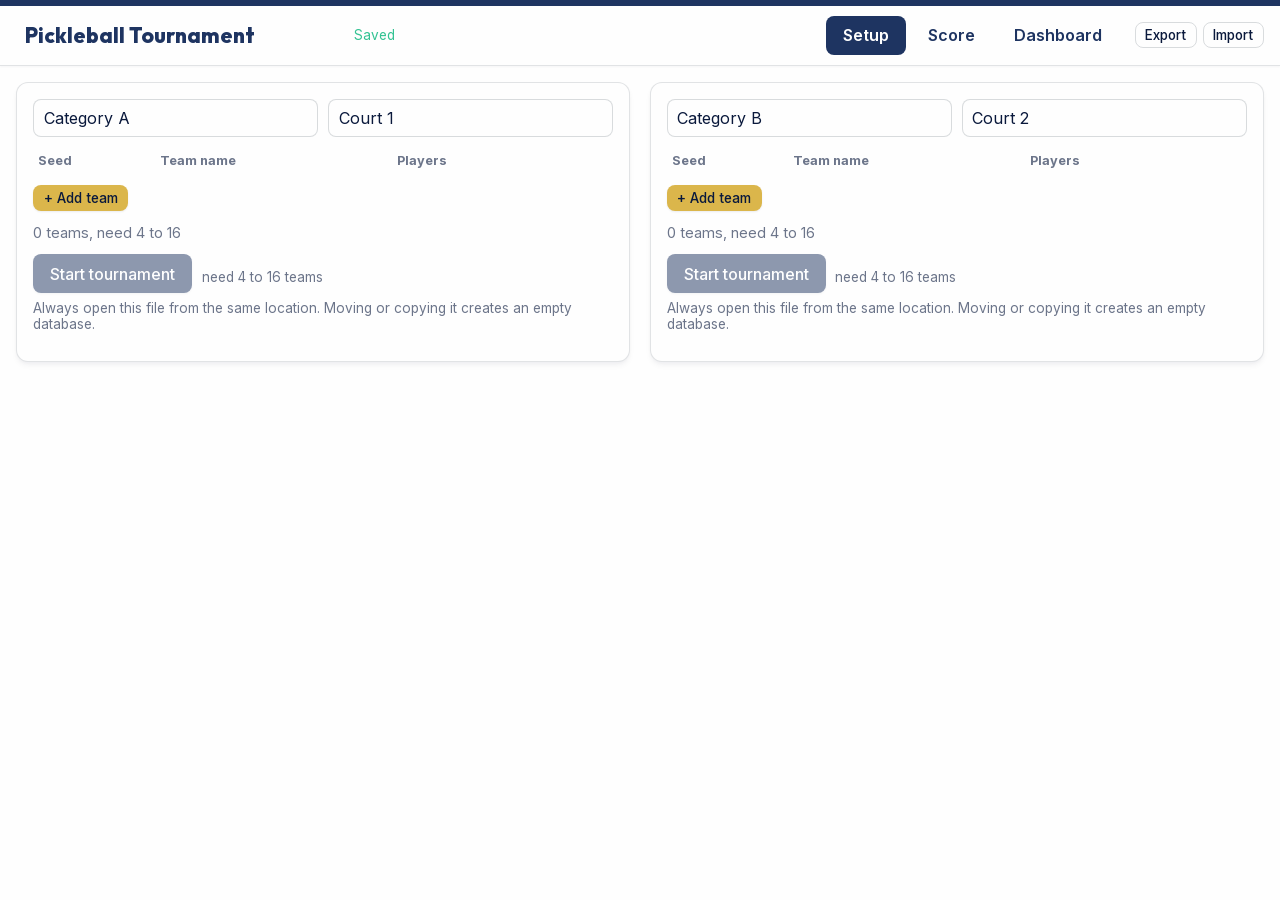
==== index.html @ 0c043e3a "Initial commit" ====
<!doctype html>
<html lang="en">
<head>
<meta charset="utf-8">
<meta name="viewport" content="width=device-width, initial-scale=1">
<title>Pickleball Tournament Tracker</title>
<style>
/* Inter and Outfit, embedded as base64 so the single-file app still makes
   zero network requests. These are the exact variable-font files the
   GEWCI Ministry Tools site (the app this tool is hosted under) self-hosts
   via next/font - same bytes, so typography matches the host site exactly. */

@font-face {
  font-family: 'Inter';
  font-style: normal;
  font-weight: 100 900;
  font-display: swap;
  src: url([data-uri]) format('woff2');
}

@font-face {
  font-family: 'Outfit';
  font-style: normal;
  font-weight: 100 900;
  font-display: swap;
  src: url([data-uri]) format('woff2');
}

:root {
  /* Palette matches the GEWCI Ministry Tools host site exactly (its
     globals.css @theme block) so this tool doesn't look like a foreign
     app once it's linked in as a ministry tool. Custom property *names*
     below are historical (from this app's original pickleball palette)
     but now carry the GEWCI values - keeps every downstream rule that
     already references them correct without a full rename. */
  --line-white: #FEFEFE;    /* was court-line white, now gewci-white */
  --graphite: #0A193C;      /* was paddle graphite, now gewci-dark */
  --court-blue: #1E3461;    /* was court blue, now gewci-navy (primary) */
  --kitchen-green: #10B981; /* was kitchen green, now gewci success */
  --ball-yellow: #DBB64B;   /* was ball yellow, now gewci-gold (secondary/accent) */
  --loss-red: #EF4444;      /* was loss red, now gewci error */

  --primary-light: #2b467d;
  --secondary-light: #e6c867;
  --warning: #F59E0B;
  --info: #3B82F6;
  --border-muted: #E5E7EB;

  --display-font: 'Outfit', 'Inter', system-ui, -apple-system, "Segoe UI", sans-serif;
  --body-font: 'Inter', system-ui, -apple-system, BlinkMacSystemFont, "Segoe UI", Roboto, sans-serif;

  --radius-card: 12px;
  --radius-button: 8px;
  --shadow-card: 0 4px 6px -1px rgba(10,25,60,0.05), 0 2px 4px -1px rgba(10,25,60,0.03);
  --shadow-card-hover: 0 10px 15px -3px rgba(10,25,60,0.08), 0 4px 6px -2px rgba(10,25,60,0.04);
}

* { box-sizing: border-box; }

/* Elements with explicit `display` rules below (flex columns, etc.) would
   otherwise beat the UA [hidden]{display:none} rule on specificity/source
   order, silently un-hiding anything JS sets .hidden = true on. */
[hidden] { display: none !important; }

html, body {
  margin: 0;
  padding: 0;
  background: var(--line-white);
  color: var(--graphite);
  font-family: var(--body-font);
}

body { min-height: 100vh; }

h1, h2, h3, h4 { font-family: var(--display-font); letter-spacing: 0.02em; margin: 0 0 0.5em; }

.tabular-nums { font-variant-numeric: tabular-nums; }

button {
  font-family: var(--body-font);
  font-weight: 500;
  cursor: pointer;
  border: 1px solid transparent;
  border-radius: var(--radius-button);
  padding: 0.55em 1em;
  font-size: 1rem;
  background: var(--court-blue);
  color: var(--line-white);
  box-shadow: 0 1px 2px rgba(10,25,60,0.08);
  transition: background-color 0.15s ease, opacity 0.15s ease, transform 0.1s ease;
}
button:hover:not(:disabled) { background: var(--primary-light); }
button:active:not(:disabled) { transform: scale(0.98); }
button:disabled { opacity: 0.5; cursor: not-allowed; }

:focus-visible {
  outline: 3px solid var(--ball-yellow);
  outline-offset: 2px;
}

input[type="text"], input[type="search"] {
  font-family: var(--body-font);
  font-size: 1rem;
  padding: 0.5em 0.6em;
  border: 1px solid rgba(179,185,190,0.5);
  border-radius: var(--radius-button);
  background: var(--line-white);
  color: var(--graphite);
  transition: border-color 0.15s ease;
}
input[type="text"]:focus, input[type="search"]:focus { border-color: var(--court-blue); }

.btn-secondary { background: var(--ball-yellow); color: var(--graphite); box-shadow: 0 1px 2px rgba(10,25,60,0.08); }
.btn-secondary:hover:not(:disabled) { background: var(--secondary-light); }
.btn-danger { background: var(--loss-red); color: #fff; }
.btn-danger:hover:not(:disabled) { opacity: 0.9; background: var(--loss-red); }
.btn-ghost { background: transparent; color: var(--graphite); border-color: rgba(179,185,190,0.5); box-shadow: none; }
.btn-ghost:hover:not(:disabled) { background: rgba(179,185,190,0.15); }
.btn-small { padding: 0.3em 0.7em; font-size: 0.85rem; }

/* ---------------------------------------------------------------- */
/* Top bar */

#topbar {
  position: sticky;
  top: 0;
  z-index: 30;
  background: var(--line-white);
  color: var(--graphite);
  border-bottom: 1px solid rgba(179,185,190,0.4);
  box-shadow: 0 1px 2px rgba(10,25,60,0.04);
}
.topbar-accent { height: 6px; background: var(--court-blue); }
.topbar-row {
  display: flex;
  align-items: center;
  gap: 1rem;
  padding: 0.6rem 1rem;
  flex-wrap: wrap;
}
#topbar .event-title {
  font-family: var(--display-font);
  font-weight: 800;
  font-size: 1.3rem;
  background: transparent;
  color: var(--court-blue);
  border: 1px solid transparent;
  border-radius: var(--radius-button);
  padding: 0.2em 0.4em;
  min-width: 10ch;
}
#topbar .event-title:hover, #topbar .event-title:focus { border-color: rgba(179,185,190,0.5); }
#tabs { display: flex; gap: 0.3rem; margin-left: auto; }
#tabs button {
  background: transparent;
  color: var(--court-blue);
  font-weight: 600;
  border: 1px solid transparent;
  box-shadow: none;
}
#tabs button:hover:not(:disabled) { background: rgba(179,185,190,0.15); }
#tabs button[aria-selected="true"] { background: var(--court-blue); color: var(--line-white); }
.saved-indicator { font-size: 0.85rem; opacity: 0.85; min-width: 5.5em; }
.saved-indicator[data-state="saving"] { color: var(--secondary-dark, #be9b32); }
.saved-indicator[data-state="saved"] { color: var(--kitchen-green); }

.banner {
  padding: 0.6em 1rem;
  font-weight: 600;
  text-align: center;
}
.banner-danger { background: var(--loss-red); color: #fff; }
.banner-nudge { background: var(--ball-yellow); color: var(--graphite); display: flex; gap: 1em; align-items: center; justify-content: center; }

main { padding: 1rem; max-width: 1400px; margin: 0 auto; }
.view { display: none; }
.view.active { display: block; }

/* ---------------------------------------------------------------- */
/* Setup */

.setup-grid { display: grid; grid-template-columns: 1fr 1fr; gap: 1.2rem; }
@media (max-width: 900px) { .setup-grid { grid-template-columns: 1fr; } }

.category-panel {
  background: var(--line-white);
  border: 1px solid rgba(179,185,190,0.4);
  border-radius: var(--radius-card);
  box-shadow: var(--shadow-card);
  padding: 1rem;
}
.category-panel .panel-head { display: flex; gap: 0.6rem; margin-bottom: 0.8rem; flex-wrap: wrap; }
.category-panel .panel-head input { flex: 1 1 auto; }

.team-table { width: 100%; border-collapse: collapse; margin-bottom: 0.8rem; }
.team-table th { text-align: left; font-size: 0.8rem; color: rgba(10,25,60,0.6); padding: 0.3em 0.4em; }
.team-table td { padding: 0.3em 0.4em; vertical-align: middle; }
.team-table input[type="text"] { width: 100%; }
.team-table .seed-num { font-family: var(--display-font); font-weight: 700; width: 2.2em; text-align: center; }
.team-row-actions { display: flex; gap: 0.25rem; white-space: nowrap; }

.counter-line { margin-bottom: 0.8rem; color: rgba(10,25,60,0.6); font-size: 0.9rem; }
.counter-line.ok { color: var(--kitchen-green); font-weight: 600; }
.panel-actions { display: flex; gap: 0.6rem; flex-wrap: wrap; align-items: center; }
.locked-note { font-size: 0.85rem; color: rgba(10,25,60,0.6); margin-top: 0.4rem; }

/* ---------------------------------------------------------------- */
/* Score */

.score-grid { display: grid; grid-template-columns: 1fr 1fr; gap: 1.2rem; }
@media (max-width: 900px) { .score-grid { grid-template-columns: 1fr; } }

.court-column { background: var(--line-white); border: 1px solid rgba(179,185,190,0.4); border-radius: var(--radius-card); box-shadow: var(--shadow-card); padding: 1rem; }
.court-column h2 { display: flex; justify-content: space-between; align-items: baseline; font-size: 1.1rem; }
.court-column .court-label { font-size: 0.8rem; color: rgba(10,25,60,0.6); font-family: var(--body-font); font-weight: 400; }
.progress-line { color: rgba(10,25,60,0.6); font-size: 0.9rem; margin-bottom: 0.8rem; }

.placeholder-box {
  padding: 2rem 1rem;
  text-align: center;
  color: rgba(10,25,60,0.6);
  border: 1px dashed rgba(179,185,190,0.5);
  border-radius: var(--radius-card);
}

.match-card {
  background: var(--court-blue);
  color: #fff;
  border-radius: var(--radius-card);
  padding: 0.8rem;
  position: relative;
  margin-bottom: 0.8rem;
  box-shadow: var(--shadow-card);
}
.match-card .match-number { font-family: var(--display-font); font-size: 0.8rem; opacity: 0.85; margin-bottom: 0.4em; }
.match-card .match-sides { display: flex; align-items: stretch; }
.match-card .side-line { width: 2px; background: rgba(255,255,255,0.5); margin: 0 0.6rem; }
.match-card.now-playing { background: var(--ball-yellow); color: var(--graphite); }
.match-card.now-playing .match-sides { gap: 0; }

.team-btn {
  flex: 1 1 50%;
  background: rgba(255,255,255,0.12);
  color: inherit;
  border: 1px solid rgba(255,255,255,0.4);
  border-radius: var(--radius-button);
  padding: 0.9em 0.6em;
  font-size: 1.05rem;
  font-weight: 600;
  font-family: var(--display-font);
  text-align: center;
}
.match-card.now-playing .team-btn { background: #fff; border-color: var(--graphite); color: var(--graphite); }
.team-btn:hover { background: rgba(255,255,255,0.25); }
.match-card.now-playing .team-btn:hover { background: #ffe9a8; }

.mini-match-list { list-style: none; margin: 0 0 0.8rem; padding: 0; }
.mini-match-list li {
  display: flex; justify-content: space-between; gap: 0.6rem;
  padding: 0.4em 0.6em; border-bottom: 1px solid rgba(179,185,190,0.25); font-size: 0.95rem;
}
.mini-match-list .mnum { font-family: var(--display-font); color: var(--court-blue); min-width: 3em; }

.champion-banner {
  background: var(--kitchen-green); color: #fff; border-radius: var(--radius-card);
  padding: 1rem; text-align: center; font-family: var(--display-font); font-weight: 700; font-size: 1.3rem;
  margin-bottom: 1rem;
}

.results-list { list-style: none; margin: 0; padding: 0; }
.results-list li {
  display: flex; justify-content: space-between; align-items: center; gap: 0.6rem;
  padding: 0.5em 0.3em; border-bottom: 1px solid rgba(179,185,190,0.25); font-size: 0.9rem;
}
.results-list .result-actions { display: flex; gap: 0.3rem; }
.win-tag { color: var(--kitchen-green); font-weight: 700; }
.win-tag::before { content: "\2713 "; }

/* ---------------------------------------------------------------- */
/* Dashboard */

#view-dashboard.active { padding: 0; }
.dash-shell { min-height: calc(100vh - 56px); display: flex; flex-direction: column; }
.dash-shell.standalone { min-height: 100vh; }
.dash-controls {
  display: flex; gap: 0.6rem; padding: 0.6rem 1rem;
  background: var(--line-white); color: var(--graphite);
  border-bottom: 1px solid rgba(179,185,190,0.4);
  align-items: center; flex-wrap: wrap;
}
.dash-controls button { font-size: 0.9rem; }
.dash-controls .btn-ghost { color: var(--court-blue); }
.dash-controls .cat-select { display: flex; gap: 0.3rem; }
/* Fullscreen hides every control (top bar included, per spec) except the
   Fullscreen toggle itself, which stays reachable as a small floating
   button - otherwise there is no on-screen way back out short of knowing
   the Esc shortcut. */
body.fullscreen-dash #topbar,
body.fullscreen-dash #danger-banner,
body.fullscreen-dash #nudge-banner { display: none; }
body.fullscreen-dash .dash-controls > *:not([data-action="dash-fullscreen"]) { display: none; }
body.fullscreen-dash .dash-controls {
  background: transparent;
  padding: 0;
  position: fixed;
  top: 12px;
  right: 12px;
  z-index: 50;
}
body.fullscreen-dash [data-action="dash-fullscreen"] { opacity: 0.4; }
body.fullscreen-dash [data-action="dash-fullscreen"]:hover, body.fullscreen-dash [data-action="dash-fullscreen"]:focus-visible { opacity: 1; }

.dash-body { flex: 1; padding: clamp(1rem, 2.5vw, 2.5rem); }

.dash-courts { display: grid; grid-template-columns: 1fr 1fr; gap: clamp(1rem, 2vw, 2rem); }
.dash-court h2 { font-size: clamp(1.4rem, 2.6vw, 2.2rem); }
.dash-court .dash-now-playing {
  background: var(--ball-yellow); color: var(--graphite); border-radius: var(--radius-card);
  padding: clamp(1rem, 2vw, 2rem); margin-bottom: 1rem;
}
.dash-court .dash-now-playing .match-number { font-size: clamp(1rem, 1.6vw, 1.4rem); }
.dash-court .dash-now-playing .dash-sides { display: flex; gap: 1rem; margin-top: 0.6rem; }
.dash-court .dash-team { flex: 1; background: var(--line-white); border-radius: var(--radius-button); padding: clamp(0.8rem, 1.6vw, 1.5rem); text-align: center; font-weight: 700; font-size: clamp(1.4rem, 3vw, 2.6rem); font-family: var(--display-font); }
.dash-upnext-list { list-style: none; margin: 0; padding: 0; font-size: clamp(1rem, 1.6vw, 1.3rem); }
.dash-upnext-list li { padding: 0.4em 0; border-bottom: 1px solid rgba(179,185,190,0.35); }

.dash-bracket-section-title { font-family: var(--display-font); margin: 1rem 0 0.6rem; font-size: clamp(1.1rem, 1.8vw, 1.5rem); }

.bracket-tree-wrap { overflow-x: auto; overflow-y: hidden; padding-bottom: 0.5rem; }
.bracket-tree { position: relative; }
.tree-svg { position: absolute; top: 0; left: 0; pointer-events: none; }
.tree-line { fill: none; stroke: #b6bfc6; stroke-width: 2; }

.tree-card {
  position: absolute;
  background: var(--court-blue);
  color: #fff;
  border-radius: var(--radius-button);
  padding: 0.3rem 0.5rem;
  font-size: clamp(0.72rem, 0.85vw, 0.88rem);
  box-shadow: 0 1px 4px rgba(10,25,60,0.3);
}
.tree-card.muted { opacity: 0.3; }
.tree-card.gf { border: 3px solid var(--ball-yellow); background: var(--graphite); padding: 0.4rem 0.6rem; }
.tree-num { opacity: 0.75; font-size: 0.72em; margin-bottom: 2px; }
.tree-side { padding: 1px 0; white-space: nowrap; overflow: hidden; text-overflow: ellipsis; }
.tree-side.winner { color: var(--ball-yellow); font-weight: 700; }
.tree-side.winner::after { content: " \2713"; }

.tree-group-label {
  position: absolute;
  font-family: var(--display-font);
  font-size: clamp(0.8rem, 1vw, 1rem);
  color: rgba(10,25,60,0.6);
  text-transform: uppercase;
  letter-spacing: 0.08em;
}

.tree-champion-badge {
  position: absolute;
  background: var(--kitchen-green);
  color: #fff;
  border-radius: var(--radius-button);
  padding: 0.5rem 0.6rem;
  text-align: center;
  font-size: clamp(0.75rem, 0.95vw, 0.95rem);
}
.tree-champ-name { font-weight: 700; font-family: var(--display-font); }
.tree-runnerup-name { opacity: 0.9; font-size: 0.85em; margin-top: 0.2em; }

.dash-standings { display: grid; grid-template-columns: 1fr 1fr; gap: clamp(1rem, 2vw, 2rem); }
.dash-standings h2 { font-size: clamp(1.3rem, 2.4vw, 2rem); }
.dash-podium { list-style: none; margin: 0 0 1rem; padding: 0; font-size: clamp(1rem, 1.6vw, 1.4rem); }
.dash-podium li { padding: 0.3em 0; font-weight: 700; }
.dash-group-title { font-size: clamp(0.9rem, 1.3vw, 1.1rem); color: rgba(10,25,60,0.6); margin: 0.6em 0 0.2em; }
.dash-team-list { list-style: none; margin: 0 0 0.6em; padding: 0; font-size: clamp(0.95rem, 1.5vw, 1.25rem); }
.dash-team-list li { padding: 0.2em 0; display: flex; align-items: center; gap: 0.5em; }

.pill {
  display: inline-flex; align-items: center;
  border-radius: 999px;
  padding: 0.2em 0.75em;
  font-size: 0.75em;
  font-weight: 600;
  font-family: var(--body-font);
  border: 1px solid transparent;
}
.pill-success { background: rgba(16,185,129,0.1); color: var(--kitchen-green); border-color: rgba(16,185,129,0.25); }
.pill-warning { background: rgba(245,158,11,0.1); color: var(--warning); border-color: rgba(245,158,11,0.25); }
.pill-error { background: rgba(239,68,68,0.1); color: var(--loss-red); border-color: rgba(239,68,68,0.25); }

/* ---------------------------------------------------------------- */
/* Backup */

.backup-menu { position: relative; display: inline-flex; gap: 0.4rem; }

@media (prefers-reduced-motion: reduce) {
  * { animation: none !important; transition: none !important; }
}

</style>
</head>
<body>
<div id="danger-banner" class="banner banner-danger" hidden>Not saving. Data will be lost on refresh.</div>
<div id="nudge-banner" class="banner banner-nudge" hidden>
  <span>Download a backup.</span>
  <button type="button" class="btn-small" data-action="export-backup">Export now</button>
  <button type="button" class="btn-small btn-ghost" data-action="dismiss-nudge">Dismiss</button>
</div>

<div id="topbar">
  <div class="topbar-accent"></div>
  <div class="topbar-row">
    <input type="text" class="event-title" id="event-title-input" data-bind="event-title" aria-label="Event title" value="Pickleball Tournament">
    <span class="saved-indicator" id="saved-indicator" data-state="saved">Saved</span>
    <div id="tabs" role="tablist">
      <button type="button" role="tab" data-action="switch-tab" data-tab="setup">Setup</button>
      <button type="button" role="tab" data-action="switch-tab" data-tab="score">Score</button>
      <button type="button" role="tab" data-action="switch-tab" data-tab="dashboard">Dashboard</button>
    </div>
    <div class="backup-menu">
      <button type="button" class="btn-ghost btn-small" data-action="export-backup">Export</button>
      <button type="button" class="btn-ghost btn-small" data-action="trigger-import">Import</button>
      <input type="file" id="import-file-input" accept="application/json" hidden>
    </div>
  </div>
</div>

<main>
  <section id="view-setup" class="view"></section>
  <section id="view-score" class="view"></section>
  <section id="view-dashboard" class="view"></section>
</main>

<script>
// Pure bracket engine. No DOM access. See plan.md section 3.
//
// computeBracket(teams, results) recomputes the entire bracket state from
// scratch every time. Nothing about the bracket itself is ever stored -
// only `teams` (seed order) and `results` (matchId -> {winnerId, at}) are
// persisted. This is what makes undo/correction safe: just mutate results
// and recompute.

(function (root) {
  'use strict';

  // ---------------------------------------------------------------------
  // 3.1 Sizing and seeding
  // ---------------------------------------------------------------------

  function bracketSize(T) {
    if (T <= 4) return 4;
    if (T <= 8) return 8;
    return 16;
  }

  function seedOrder(N) {
    let order = [1, 2];
    while (order.length < N) {
      const len = order.length;
      const next = [];
      for (const x of order) {
        next.push(x, 2 * len + 1 - x);
      }
      order = next;
    }
    return order;
  }

  // ---------------------------------------------------------------------
  // 3.2 Match graph (static, depends only on N)
  // ---------------------------------------------------------------------

  function losersRoundCount(N, r) {
    return N / Math.pow(2, Math.ceil(r / 2) + 1);
  }

  function buildGraph(N, k) {
    const matches = {};
    const order = seedOrder(N);

    // Winners bracket
    for (let r = 1; r <= k; r++) {
      const count = N / Math.pow(2, r);
      for (let i = 0; i < count; i++) {
        const id = `W${r}-${i + 1}`;
        let slotA, slotB;
        if (r === 1) {
          slotA = { type: 'seed', n: order[2 * i] };
          slotB = { type: 'seed', n: order[2 * i + 1] };
        } else {
          slotA = { type: 'winnerOf', id: `W${r - 1}-${2 * i + 1}` };
          slotB = { type: 'winnerOf', id: `W${r - 1}-${2 * i + 2}` };
        }
        matches[id] = { id, phase: 'W', round: r, index: i, slotA, slotB };
      }
    }

    // Losers bracket
    const totalLosersRounds = 2 * k - 2;
    for (let r = 1; r <= totalLosersRounds; r++) {
      const count = losersRoundCount(N, r);
      for (let i = 0; i < count; i++) {
        const id = `L${r}-${i + 1}`;
        let slotA, slotB;
        if (r === 1) {
          slotA = { type: 'loserOf', id: `W1-${2 * i + 1}` };
          slotB = { type: 'loserOf', id: `W1-${2 * i + 2}` };
        } else if (r % 2 === 0) {
          const j = r / 2;
          const wCount = N / Math.pow(2, j + 1);
          const d = j % 2 === 1 ? wCount - 1 - i : i;
          slotA = { type: 'winnerOf', id: `L${r - 1}-${i + 1}` };
          slotB = { type: 'loserOf', id: `W${j + 1}-${d + 1}` };
        } else {
          slotA = { type: 'winnerOf', id: `L${r - 1}-${2 * i + 1}` };
          slotB = { type: 'winnerOf', id: `L${r - 1}-${2 * i + 2}` };
        }
        matches[id] = { id, phase: 'L', round: r, index: i, slotA, slotB };
      }
    }

    // Grand final
    matches.GF1 = {
      id: 'GF1', phase: 'GF', round: 1, index: 0,
      slotA: { type: 'winnerOf', id: `W${k}-1` },
      slotB: { type: 'winnerOf', id: `L${totalLosersRounds}-1` },
    };
    matches.GF2 = {
      id: 'GF2', phase: 'GF', round: 2, index: 0,
      slotA: { type: 'winnerOf', id: `W${k}-1` },
      slotB: { type: 'winnerOf', id: `L${totalLosersRounds}-1` },
    };

    return matches;
  }

  // 3.4 Match numbering order (structural, per N/k)
  function buildNumberingOrder(N, k) {
    const seq = [];
    const pushRound = (phase, r, count) => {
      for (let i = 1; i <= count; i++) seq.push(`${phase}${r}-${i}`);
    };
    pushRound('W', 1, N / 2);
    pushRound('L', 1, losersRoundCount(N, 1));
    for (let r = 2; r <= k; r++) {
      pushRound('W', r, N / Math.pow(2, r));
      const lEven = 2 * r - 2;
      pushRound('L', lEven, losersRoundCount(N, lEven));
      if (r <= k - 1) {
        const lOdd = 2 * r - 1;
        pushRound('L', lOdd, losersRoundCount(N, lOdd));
      }
    }
    seq.push('GF1', 'GF2');
    return seq;
  }

  // ---------------------------------------------------------------------
  // 3.3 Slot resolution
  // ---------------------------------------------------------------------

  function resolveSlot(slot, graph, teams, results, memo) {
    if (slot.type === 'seed') {
      const n = slot.n;
      if (n > teams.length) return { kind: 'bye' };
      return { kind: 'team', teamId: teams[n - 1].id };
    }
    const m = resolveMatch(slot.id, graph, teams, results, memo);
    return slot.type === 'winnerOf' ? m.winner : m.loser;
  }

  function decideFromResult(a, b, result) {
    if (a.kind === 'team' && b.kind === 'team' && result &&
      (result.winnerId === a.teamId || result.winnerId === b.teamId)) {
      return result.winnerId === a.teamId
        ? { winner: a, loser: b }
        : { winner: b, loser: a };
    }
    return { winner: { kind: 'pending' }, loser: { kind: 'pending' } };
  }

  function resolveMatch(matchId, graph, teams, results, memo) {
    if (memo.has(matchId)) return memo.get(matchId);

    // Insert a placeholder to guard against accidental cycles during dev.
    memo.set(matchId, null);

    const def = graph[matchId];
    const a = resolveSlot(def.slotA, graph, teams, results, memo);
    const b = resolveSlot(def.slotB, graph, teams, results, memo);

    let winner, loser, isBye, skipped;

    if (matchId === 'GF2') {
      const gf1 = resolveMatch('GF1', graph, teams, results, memo);
      if (gf1.winner.kind !== 'team') {
        // GF1 not yet decided: GF2 is "if needed", i.e. normal pending match.
        skipped = false;
        winner = { kind: 'pending' };
        loser = { kind: 'pending' };
      } else if (gf1.winner.teamId === gf1.slotA.teamId) {
        // Winners-bracket champion won GF1 outright: no reset needed.
        skipped = true;
        winner = { kind: 'bye' };
        loser = { kind: 'bye' };
      } else {
        // Losers-bracket champion won GF1: GF2 is required.
        skipped = false;
        const d = decideFromResult(a, b, results[matchId]);
        winner = d.winner;
        loser = d.loser;
      }
      isBye = skipped;
    } else if (a.kind === 'bye' && b.kind === 'bye') {
      winner = { kind: 'bye' };
      loser = { kind: 'bye' };
      isBye = true;
      skipped = false;
    } else if (a.kind === 'bye' || b.kind === 'bye') {
      const other = a.kind === 'bye' ? b : a;
      winner = other;
      loser = { kind: 'bye' };
      isBye = true;
      skipped = false;
    } else {
      const d = decideFromResult(a, b, results[matchId]);
      winner = d.winner;
      loser = d.loser;
      isBye = false;
      skipped = false;
    }

    const resolved = { id: matchId, def, slotA: a, slotB: b, winner, loser, isBye, skipped };
    memo.set(matchId, resolved);
    return resolved;
  }

  // ---------------------------------------------------------------------
  // 3.7 Placings
  // ---------------------------------------------------------------------

  function computePlacings(resolved, N, k, order) {
    const lastLosersRound = 2 * k - 2;
    const prevLosersRound = lastLosersRound - 1;

    const gf1 = resolved.GF1;
    const gf2 = resolved.GF2;

    let champion = null;
    let runnerUp = null;
    if (!gf2.isBye && gf2.winner.kind === 'team') {
      // GF2 was required and has been played: its winner is champion.
      champion = gf2.winner.teamId;
      runnerUp = gf2.loser.kind === 'team' ? gf2.loser.teamId : null;
    } else if (gf2.isBye && gf1.winner.kind === 'team') {
      // GF2 was skipped (winners-bracket champion won GF1 outright).
      champion = gf1.winner.teamId;
      runnerUp = gf1.loser.kind === 'team' ? gf1.loser.teamId : null;
    }
    // Otherwise GF2 is required but not yet played: no champion yet.

    const thirdMatch = resolved[`L${lastLosersRound}-1`];
    const third = thirdMatch && thirdMatch.loser.kind === 'team' ? thirdMatch.loser.teamId : null;
    const fourthMatch = prevLosersRound >= 1 ? resolved[`L${prevLosersRound}-1`] : null;
    const fourth = fourthMatch && fourthMatch.loser.kind === 'team' ? fourthMatch.loser.teamId : null;

    const placeOf = {};
    if (champion) placeOf[champion] = { place: 1, label: '1st' };
    if (runnerUp) placeOf[runnerUp] = { place: 2, label: '2nd' };
    if (third) placeOf[third] = { place: 3, label: '3rd' };
    if (fourth) placeOf[fourth] = { place: 4, label: '4th' };

    // Remaining teams, grouped by losers round of elimination, latest first.
    let runningRank = 5;
    for (let r = lastLosersRound - 2; r >= 1; r--) {
      const count = losersRoundCount(resolved.__N, r);
      const groupTeams = [];
      for (let i = 1; i <= count; i++) {
        const m = resolved[`L${r}-${i}`];
        if (m && m.loser.kind === 'team' && !placeOf[m.loser.teamId]) {
          groupTeams.push(m.loser.teamId);
        }
      }
      if (groupTeams.length === 0) continue;
      const start = runningRank;
      const end = runningRank + groupTeams.length - 1;
      const label = start === end ? ordinal(start) : `${ordinal(start)}–${ordinal(end)}`;
      for (const teamId of groupTeams) {
        placeOf[teamId] = { place: start, placeEnd: end, label };
      }
      runningRank = end + 1;
    }

    return { champion, runnerUp, third, fourth, placeOf };
  }

  function ordinal(n) {
    const s = ['th', 'st', 'nd', 'rd'];
    const v = n % 100;
    return n + (s[(v - 20) % 10] || s[v] || s[0]);
  }

  // ---------------------------------------------------------------------
  // Main entry point
  // ---------------------------------------------------------------------

  function computeBracket(teams, results) {
    results = results || {};
    const T = teams.length;
    const N = bracketSize(T);
    const k = Math.log2(N);
    const graph = buildGraph(N, k);
    const seq = buildNumberingOrder(N, k);
    const memo = new Map();

    const resolved = { __N: N };
    for (const id of seq) {
      resolved[id] = resolveMatch(id, graph, teams, results, memo);
    }

    let num = 1;
    for (const id of seq) {
      const m = resolved[id];
      m.number = m.isBye ? null : num++;
    }
    const totalReal = num - 1;

    const byNumber = seq.filter((id) => !resolved[id].isBye)
      .map((id) => resolved[id])
      .sort((a, b) => a.number - b.number);

    const playable = byNumber.filter((m) =>
      m.slotA.kind === 'team' && m.slotB.kind === 'team' && m.winner.kind === 'pending');

    const comingUp = byNumber.filter((m) => {
      const known = (m.slotA.kind === 'team' ? 1 : 0) + (m.slotB.kind === 'team' ? 1 : 0);
      return known === 1 && m.winner.kind === 'pending';
    }).slice(0, 5);

    const nowPlaying = playable[0] || null;
    const upNext = playable.slice(1, 4);

    const placings = computePlacings(resolved, N, k, seq);
    const resetPlayed = !resolved.GF2.isBye && resolved.GF2.winner.kind === 'team';

    const teamStatus = {};
    for (const team of teams) {
      teamStatus[team.id] = statusFor(team.id, resolved, placings, N, k);
    }

    return {
      N, k, T,
      matches: resolved,
      order: seq,
      totalReal,
      playable,
      nowPlaying,
      upNext,
      comingUp,
      placings,
      champion: placings.champion,
      resetPlayed,
      teamStatus,
    };
  }

  function statusFor(teamId, resolved, placings, N, k) {
    if (placings.champion === teamId) return { label: 'Champion' };
    const place = placings.placeOf[teamId];
    if (place) return { label: `Eliminated (${place.label})`, place: place.place, placeLabel: place.label };

    let losses = 0;
    for (const id of Object.keys(resolved)) {
      if (id === '__N') continue;
      const m = resolved[id];
      if (!m.isBye && m.loser.kind === 'team' && m.loser.teamId === teamId) losses++;
    }
    if (losses >= 1) return { label: 'In losers bracket' };
    return { label: 'In winners bracket' };
  }

  // ---------------------------------------------------------------------
  // 3.6 Results, undo, corrections, pruning
  // ---------------------------------------------------------------------

  function setResult(teams, results, matchId, winnerId, at) {
    const bracket = computeBracket(teams, results);
    const m = bracket.matches[matchId];
    if (!m) throw new Error(`Unknown match ${matchId}`);
    if (m.isBye) throw new Error(`Match ${matchId} is not playable`);
    if (m.slotA.kind !== 'team' || m.slotB.kind !== 'team') {
      throw new Error(`Match ${matchId} does not have both teams known`);
    }
    if (winnerId !== m.slotA.teamId && winnerId !== m.slotB.teamId) {
      throw new Error(`${winnerId} is not a team in match ${matchId}`);
    }
    const next = Object.assign({}, results);
    next[matchId] = { winnerId, at: at == null ? Date.now() : at };
    return next;
  }

  function clearResult(results, matchId) {
    const next = Object.assign({}, results);
    delete next[matchId];
    return next;
  }

  function findLastResultId(results) {
    let bestId = null;
    let bestAt = -Infinity;
    for (const id of Object.keys(results)) {
      if (results[id].at > bestAt) {
        bestAt = results[id].at;
        bestId = id;
      }
    }
    return bestId;
  }

  // Repeatedly delete any result whose match is no longer playable-or-decided,
  // whose two teams are no longer both known, or whose winner is not one of
  // its two current teams. Cascades until stable.
  function pruneResults(teams, results) {
    let current = Object.assign({}, results);
    while (true) {
      const bracket = computeBracket(teams, current);
      let changed = false;
      for (const matchId of Object.keys(current)) {
        const m = bracket.matches[matchId];
        const validTeams = m && m.slotA.kind === 'team' && m.slotB.kind === 'team';
        const winnerOk = validTeams &&
          (current[matchId].winnerId === m.slotA.teamId || current[matchId].winnerId === m.slotB.teamId);
        if (!m || m.isBye || !validTeams || !winnerOk) {
          delete current[matchId];
          changed = true;
        }
      }
      if (!changed) break;
    }
    return current;
  }

  // Returns the list of matchIds that would be removed (beyond matchId
  // itself, if given) if `nextResults` were applied and then pruned. Used to
  // populate the "this will clear these matches" confirmation dialog.
  function diffPrune(teams, beforeResults, nextResults) {
    const pruned = pruneResults(teams, nextResults);
    const removed = [];
    for (const id of Object.keys(nextResults)) {
      if (!(id in pruned)) removed.push(id);
    }
    return { prunedResults: pruned, removedIds: removed };
  }

  const Engine = {
    bracketSize,
    seedOrder,
    buildGraph,
    buildNumberingOrder,
    computeBracket,
    setResult,
    clearResult,
    findLastResultId,
    pruneResults,
    diffPrune,
    ordinal,
  };

  if (typeof module !== 'undefined' && module.exports) {
    module.exports = Engine;
  } else {
    root.Engine = Engine;
  }
})(typeof window !== 'undefined' ? window : globalThis);


// IndexedDB layer (plan.md section 2) with an in-memory fallback used when
// IndexedDB is unavailable or a write fails. The store's public API is the
// same shape either way, so callers never branch on which mode is active -
// they just check the boolean each put() resolves to, to drive the
// "Saved" indicator / red banner.

(function (root) {
  'use strict';

  const DB_NAME = 'pickleball-tracker';
  const DB_VERSION = 1;

  function defaultCategory(id, name, court) {
    return { id, name, court, status: 'registration', teams: [], results: {}, updatedAt: Date.now() };
  }

  function defaultMeta() {
    return { title: 'Pickleball Tournament', lastBackupAt: null, resultsSinceBackup: 0 };
  }

  function openIndexedDB() {
    return new Promise((resolve, reject) => {
      if (!('indexedDB' in root) || !root.indexedDB) { reject(new Error('IndexedDB not available')); return; }
      let req;
      try {
        req = root.indexedDB.open(DB_NAME, DB_VERSION);
      } catch (err) { reject(err); return; }
      req.onupgradeneeded = (e) => {
        const db = e.target.result;
        if (!db.objectStoreNames.contains('categories')) db.createObjectStore('categories', { keyPath: 'id' });
        if (!db.objectStoreNames.contains('meta')) db.createObjectStore('meta');
      };
      req.onsuccess = (e) => resolve(e.target.result);
      req.onerror = () => reject(req.error || new Error('Failed to open IndexedDB'));
      req.onblocked = () => reject(new Error('IndexedDB open blocked'));
    });
  }

  function idbGet(db, store, key) {
    return new Promise((resolve, reject) => {
      const tx = db.transaction(store, 'readonly');
      const req = tx.objectStore(store).get(key);
      req.onsuccess = () => resolve(req.result || null);
      req.onerror = () => reject(req.error);
    });
  }

  function idbPut(db, store, value, key) {
    return new Promise((resolve, reject) => {
      const tx = db.transaction(store, 'readwrite');
      const req = key === undefined ? tx.objectStore(store).put(value) : tx.objectStore(store).put(value, key);
      req.onsuccess = () => resolve();
      req.onerror = () => reject(req.error);
    });
  }

  function createStore() {
    let db = null;
    let mode = 'indexeddb';
    const memory = { categories: {}, meta: null };

    async function degradeToMemory() {
      if (mode === 'memory') return;
      try {
        memory.categories.A = await idbGet(db, 'categories', 'A');
        memory.categories.B = await idbGet(db, 'categories', 'B');
        memory.meta = await idbGet(db, 'meta', 'event');
      } catch (err) { /* best effort copy; proceed with whatever we have */ }
      mode = 'memory';
      db = null;
    }

    async function init() {
      try {
        db = await openIndexedDB();
        mode = 'indexeddb';
      } catch (err) {
        mode = 'memory';
        db = null;
      }
      let a = await getCategory('A');
      if (!a) { a = defaultCategory('A', 'Category A', 'Court 1'); await putCategory(a); }
      let b = await getCategory('B');
      if (!b) { b = defaultCategory('B', 'Category B', 'Court 2'); await putCategory(b); }
      let meta = await getMeta();
      if (!meta) { meta = defaultMeta(); await putMeta(meta); }
      return mode;
    }

    async function getCategory(id) {
      if (mode === 'memory') return memory.categories[id] || null;
      try { return await idbGet(db, 'categories', id); }
      catch (err) { await degradeToMemory(); return memory.categories[id] || null; }
    }

    async function putCategory(record) {
      record.updatedAt = Date.now();
      if (mode === 'indexeddb') {
        try { await idbPut(db, 'categories', record); return true; }
        catch (err) { await degradeToMemory(); }
      }
      memory.categories[record.id] = record;
      return false;
    }

    async function getMeta() {
      if (mode === 'memory') return memory.meta;
      try { return await idbGet(db, 'meta', 'event'); }
      catch (err) { await degradeToMemory(); return memory.meta; }
    }

    async function putMeta(record) {
      if (mode === 'indexeddb') {
        try { await idbPut(db, 'meta', record, 'event'); return true; }
        catch (err) { await degradeToMemory(); }
      }
      memory.meta = record;
      return false;
    }

    async function exportAll() {
      const a = await getCategory('A');
      const b = await getCategory('B');
      const meta = await getMeta();
      return { categories: { A: a, B: b }, meta, exportedAt: Date.now() };
    }

    function validateImport(data) {
      if (!data || typeof data !== 'object') throw new Error('Backup file is not valid JSON object');
      if (!data.categories || !data.meta) throw new Error('Backup file is missing categories or meta');
      for (const id of ['A', 'B']) {
        const cat = data.categories[id];
        if (!cat || cat.id !== id || !Array.isArray(cat.teams) || typeof cat.results !== 'object' ||
          (cat.status !== 'registration' && cat.status !== 'live')) {
          throw new Error(`Backup file has an invalid category "${id}"`);
        }
      }
      if (typeof data.meta.title !== 'string') throw new Error('Backup file has an invalid event title');
    }

    async function importAll(data) {
      validateImport(data);
      await putCategory(data.categories.A);
      await putCategory(data.categories.B);
      await putMeta(data.meta);
    }

    return {
      init, getCategory, putCategory, getMeta, putMeta, exportAll, importAll,
      get mode() { return mode; },
    };
  }

  const DBStore = { createStore, defaultCategory, defaultMeta };
  if (typeof module !== 'undefined' && module.exports) module.exports = DBStore;
  else root.DBStore = DBStore;
})(typeof window !== 'undefined' ? window : globalThis);


(function () {
  'use strict';

  const Engine = window.Engine;
  const store = window.DBStore.createStore();

  const state = {
    meta: null,
    categories: { A: null, B: null },
    dbMode: 'indexeddb',
    activeTab: 'setup',
    standalone: false,
    nudgeDismissed: false,
    dashboard: { view: 'courts', autoRotate: false, bracketCategory: 'A' },
  };

  // ---------------------------------------------------------------- utils

  function escapeHtml(s) {
    return String(s == null ? '' : s).replace(/[&<>"']/g, (c) => ({
      '&': '&amp;', '<': '&lt;', '>': '&gt;', '"': '&quot;', "'": '&#39;',
    }[c]));
  }

  function teamName(cat, teamId) {
    const t = cat.teams.find((x) => x.id === teamId);
    return t ? (t.name.trim() || `(unnamed seed ${cat.teams.indexOf(t) + 1})`) : '—';
  }

  // Resolves a slot that's still PENDING into a "Winner of #N" / "Loser of
  // #N" label, walking past any unnumbered bye matches in between.
  function describeSlot(cat, bracket, resolvedValue, slotDef) {
    if (resolvedValue.kind === 'team') return escapeHtml(teamName(cat, resolvedValue.teamId));
    if (resolvedValue.kind === 'bye') return 'BYE';
    let def = slotDef;
    for (let i = 0; i < 20 && def; i++) {
      const src = bracket.matches[def.id];
      if (!src) return 'TBD';
      if (src.number != null) {
        return (def.type === 'winnerOf' ? 'Winner of #' : 'Loser of #') + src.number;
      }
      if (def.type !== 'winnerOf') return 'TBD';
      if (src.slotA.kind === 'pending') def = src.def.slotA;
      else if (src.slotB.kind === 'pending') def = src.def.slotB;
      else return 'TBD';
    }
    return 'TBD';
  }

  function withFocusPreserved(fn) {
    const active = document.activeElement;
    const id = active && active.id;
    const selStart = active && 'selectionStart' in active ? active.selectionStart : null;
    const selEnd = active && 'selectionEnd' in active ? active.selectionEnd : null;
    fn();
    if (id) {
      const el = document.getElementById(id);
      if (el) {
        el.focus();
        if (selStart != null && el.setSelectionRange) {
          try { el.setSelectionRange(selStart, selEnd); } catch (e) { /* not a text-range input */ }
        }
      }
    }
  }

  // ---------------------------------------------------------------- persistence

  function setSavedState(s) {
    const el = document.getElementById('saved-indicator');
    if (!el) return;
    el.dataset.state = s;
    el.textContent = s === 'saving' ? 'Saving…' : 'Saved';
  }

  function updateDangerBanner() {
    const el = document.getElementById('danger-banner');
    if (el) el.hidden = state.dbMode !== 'memory';
  }

  async function saveCategory(catId) {
    setSavedState('saving');
    const durable = await store.putCategory(state.categories[catId]);
    if (!durable) state.dbMode = 'memory';
    updateDangerBanner();
    setSavedState('saved');
  }

  async function saveMeta() {
    setSavedState('saving');
    const durable = await store.putMeta(state.meta);
    if (!durable) state.dbMode = 'memory';
    updateDangerBanner();
    setSavedState('saved');
  }

  async function bumpResultsSinceBackup() {
    state.meta.resultsSinceBackup = (state.meta.resultsSinceBackup || 0) + 1;
    state.nudgeDismissed = false;
    await saveMeta();
  }

  // ---------------------------------------------------------------- setup actions

  function nextTeamId(cat) {
    let max = 0;
    for (const t of cat.teams) if (t.id > max) max = t.id;
    return max + 1;
  }

  async function addTeam(catId) {
    const cat = state.categories[catId];
    if (cat.status !== 'registration' || cat.teams.length >= 16) return;
    cat.teams.push({ id: nextTeamId(cat), name: '', players: '' });
    await saveCategory(catId);
    renderActive();
  }

  async function deleteTeam(catId, teamId) {
    const cat = state.categories[catId];
    if (cat.status !== 'registration') return;
    cat.teams = cat.teams.filter((t) => t.id !== teamId);
    await saveCategory(catId);
    renderActive();
  }

  async function moveTeam(catId, teamId, dir) {
    const cat = state.categories[catId];
    if (cat.status !== 'registration') return;
    const idx = cat.teams.findIndex((t) => t.id === teamId);
    const swapIdx = idx + dir;
    if (idx < 0 || swapIdx < 0 || swapIdx >= cat.teams.length) return;
    const tmp = cat.teams[idx];
    cat.teams[idx] = cat.teams[swapIdx];
    cat.teams[swapIdx] = tmp;
    await saveCategory(catId);
    renderActive();
  }

  function updateTeamFieldSync(catId, teamId, field, value) {
    const cat = state.categories[catId];
    const team = cat.teams.find((t) => t.id === teamId);
    if (team) team[field] = value;
  }

  function validateStart(cat) {
    const errors = [];
    if (cat.teams.length < 4 || cat.teams.length > 16) errors.push('need 4 to 16 teams');
    const names = cat.teams.map((t) => t.name.trim());
    if (names.some((n) => n === '')) errors.push('no blank names');
    const lower = names.map((n) => n.toLowerCase());
    if (new Set(lower).size !== lower.length) errors.push('no duplicate names');
    return errors;
  }

  async function startTournament(catId) {
    const cat = state.categories[catId];
    if (cat.status !== 'registration' || validateStart(cat).length > 0) return;
    cat.status = 'live';
    await saveCategory(catId);
    renderActive();
  }

  async function resetCategory(catId) {
    const cat = state.categories[catId];
    if (!confirm(`Reset ${cat.name}? This clears all results. Teams and seeding are kept.`)) return;
    cat.status = 'registration';
    cat.results = {};
    await saveCategory(catId);
    renderActive();
  }

  // ---------------------------------------------------------------- score actions

  async function handleRecordResult(catId, matchId, winnerId) {
    const cat = state.categories[catId];
    const bracket = Engine.computeBracket(cat.teams, cat.results);
    const m = bracket.matches[matchId];
    if (!m || m.winner.kind !== 'pending') return;
    const label = teamName(cat, winnerId);
    if (!confirm(`${label} wins Match ${m.number}?`)) return;
    const isNew = !(matchId in cat.results);
    cat.results = Engine.setResult(cat.teams, cat.results, matchId, winnerId, Date.now());
    if (isNew) await bumpResultsSinceBackup();
    await saveCategory(catId);
    renderActive();
  }

  async function applyResultChange(catId, nextResults) {
    const cat = state.categories[catId];
    const { prunedResults, removedIds } = Engine.diffPrune(cat.teams, cat.results, nextResults);
    if (removedIds.length > 0) {
      const beforeBracket = Engine.computeBracket(cat.teams, cat.results);
      const afterAttemptBracket = Engine.computeBracket(cat.teams, nextResults);
      const labels = removedIds.map((id) => {
        const m = beforeBracket.matches[id] || afterAttemptBracket.matches[id];
        return m && m.number != null ? `Match #${m.number}` : id;
      });
      if (!confirm(`This will also clear: ${labels.join(', ')}. Continue?`)) return false;
    }
    cat.results = prunedResults;
    await saveCategory(catId);
    return true;
  }

  async function handleChangeWinner(catId, matchId) {
    const cat = state.categories[catId];
    const bracket = Engine.computeBracket(cat.teams, cat.results);
    const m = bracket.matches[matchId];
    const current = cat.results[matchId];
    if (!current) return;
    const other = current.winnerId === m.slotA.teamId ? m.slotB.teamId : m.slotA.teamId;
    const next = Engine.setResult(cat.teams, cat.results, matchId, other, Date.now());
    if (await applyResultChange(catId, next)) renderActive();
  }

  async function handleClearResult(catId, matchId) {
    const cat = state.categories[catId];
    const next = Engine.clearResult(cat.results, matchId);
    if (await applyResultChange(catId, next)) renderActive();
  }

  async function handleUndoLast(catId) {
    const cat = state.categories[catId];
    const lastId = Engine.findLastResultId(cat.results);
    if (!lastId) return;
    const next = Engine.clearResult(cat.results, lastId);
    if (await applyResultChange(catId, next)) renderActive();
  }

  // ---------------------------------------------------------------- backup

  async function handleExport() {
    const data = await store.exportAll();
    const blob = new Blob([JSON.stringify(data, null, 2)], { type: 'application/json' });
    const url = URL.createObjectURL(blob);
    const a = document.createElement('a');
    const stamp = new Date().toISOString().replace(/[:.]/g, '-');
    a.href = url;
    a.download = `pickleball-backup-${stamp}.json`;
    document.body.appendChild(a);
    a.click();
    a.remove();
    URL.revokeObjectURL(url);
    state.meta.resultsSinceBackup = 0;
    state.meta.lastBackupAt = Date.now();
    state.nudgeDismissed = false;
    await saveMeta();
    renderActive();
  }

  function triggerImport() {
    document.getElementById('import-file-input').click();
  }

  async function handleImportFile(file) {
    const text = await file.text();
    let data;
    try { data = JSON.parse(text); } catch (e) { alert('That file is not valid JSON.'); return; }
    if (!confirm('Import this backup? This replaces all current data in both categories.')) return;
    try {
      await store.importAll(data);
    } catch (e) {
      alert('Could not import: ' + e.message);
      return;
    }
    location.reload();
  }

  // ---------------------------------------------------------------- setup view

  function renderSetup() {
    return `<div class="setup-grid">${renderCategoryPanel('A')}${renderCategoryPanel('B')}</div>`;
  }

  function renderCategoryPanel(catId) {
    const cat = state.categories[catId];
    const locked = cat.status !== 'registration';
    const errors = validateStart(cat);
    const canStart = errors.length === 0 && !locked;

    let html = `<div class="category-panel" data-cat="${catId}">
      <div class="panel-head">
        <input type="text" id="cat-name-${catId}" data-bind="cat-name" data-cat="${catId}" value="${escapeHtml(cat.name)}" aria-label="Category name">
        <input type="text" id="cat-court-${catId}" data-bind="cat-court" data-cat="${catId}" value="${escapeHtml(cat.court)}" aria-label="Court label">
      </div>`;

    html += `<table class="team-table"><thead><tr><th>Seed</th><th>Team name</th><th>Players</th>${locked ? '' : '<th></th><th></th>'}</tr></thead><tbody>`;
    cat.teams.forEach((team, idx) => {
      html += `<tr>
        <td class="seed-num tabular-nums">${idx + 1}</td>
        <td><input type="text" id="team-name-${catId}-${team.id}" data-bind="team-name" data-cat="${catId}" data-team="${team.id}" value="${escapeHtml(team.name)}" placeholder="Team name"></td>
        <td><input type="text" id="team-players-${catId}-${team.id}" data-bind="team-players" data-cat="${catId}" data-team="${team.id}" value="${escapeHtml(team.players)}" placeholder="Players"></td>`;
      if (!locked) {
        html += `<td class="team-row-actions">
          <button type="button" class="btn-small btn-ghost" data-action="move-team" data-cat="${catId}" data-team="${team.id}" data-dir="-1" ${idx === 0 ? 'disabled' : ''} aria-label="Move up in seeding">↑</button>
          <button type="button" class="btn-small btn-ghost" data-action="move-team" data-cat="${catId}" data-team="${team.id}" data-dir="1" ${idx === cat.teams.length - 1 ? 'disabled' : ''} aria-label="Move down in seeding">↓</button>
        </td>
        <td><button type="button" class="btn-small btn-danger" data-action="delete-team" data-cat="${catId}" data-team="${team.id}">Delete</button></td>`;
      }
      html += `</tr>`;
    });
    html += `</tbody></table>`;

    if (!locked) {
      html += `<div class="panel-actions" style="margin-bottom:0.8rem;">
        <button type="button" class="btn-secondary btn-small" data-action="add-team" data-cat="${catId}" ${cat.teams.length >= 16 ? 'disabled' : ''}>+ Add team</button>
      </div>`;
    }

    const countOk = cat.teams.length >= 4 && cat.teams.length <= 16;
    html += `<div class="counter-line ${countOk ? 'ok' : ''}">${cat.teams.length} team${cat.teams.length === 1 ? '' : 's'}, need 4 to 16${cat.teams.length >= 16 ? ' (max reached)' : ''}</div>`;

    html += `<div class="panel-actions">`;
    if (!locked) {
      html += `<button type="button" data-action="start-tournament" data-cat="${catId}" ${canStart ? '' : 'disabled'}>Start tournament</button>`;
      if (errors.length) html += `<span class="locked-note">${escapeHtml(errors.join(', '))}</span>`;
    } else {
      html += `<span class="locked-note">Tournament started — roster locked. Names stay editable.</span>
        <button type="button" class="btn-danger btn-small" data-action="reset-category" data-cat="${catId}">Reset category</button>`;
    }
    html += `</div>`;
    html += `<p class="locked-note">Always open this file from the same location. Moving or copying it creates an empty database.</p>`;
    html += `</div>`;
    return html;
  }

  // ---------------------------------------------------------------- score view

  function renderScoreColumn(catId) {
    const cat = state.categories[catId];
    if (cat.status !== 'live') {
      return `<div class="court-column"><h2>${escapeHtml(cat.name)} <span class="court-label">${escapeHtml(cat.court)}</span></h2>
        <div class="placeholder-box">${escapeHtml(cat.name)} — registration not started</div></div>`;
    }

    const bracket = Engine.computeBracket(cat.teams, cat.results);
    const decided = bracket.order.filter((id) => !bracket.matches[id].isBye && bracket.matches[id].winner.kind === 'team').length;

    let html = `<div class="court-column"><h2>${escapeHtml(cat.name)} <span class="court-label">${escapeHtml(cat.court)}</span></h2>`;

    if (bracket.champion) {
      html += `<div class="champion-banner">🏆 Champion: ${escapeHtml(teamName(cat, bracket.champion))}</div>`;
    } else {
      html += `<div class="progress-line tabular-nums">Match ${decided + 1} of ${bracket.totalReal}</div>`;
    }

    if (bracket.nowPlaying) {
      const m = bracket.nowPlaying;
      html += `<div class="match-card now-playing">
        <div class="match-number tabular-nums">Now playing — Match #${m.number}</div>
        <div class="match-sides">
          <button type="button" class="team-btn" data-action="record-result" data-cat="${catId}" data-match="${m.id}" data-winner="${m.slotA.teamId}">${escapeHtml(teamName(cat, m.slotA.teamId))}</button>
          <div class="side-line"></div>
          <button type="button" class="team-btn" data-action="record-result" data-cat="${catId}" data-match="${m.id}" data-winner="${m.slotB.teamId}">${escapeHtml(teamName(cat, m.slotB.teamId))}</button>
        </div>
      </div>`;
    } else if (!bracket.champion) {
      html += `<div class="placeholder-box">Waiting on earlier matches</div>`;
    }

    if (bracket.upNext.length) {
      html += `<h3>Up next</h3><ul class="mini-match-list">` +
        bracket.upNext.map((m) => `<li><span class="mnum tabular-nums">#${m.number}</span><span>${escapeHtml(teamName(cat, m.slotA.teamId))} vs ${escapeHtml(teamName(cat, m.slotB.teamId))}</span></li>`).join('') +
        `</ul>`;
    }

    if (bracket.comingUp.length) {
      html += `<h3>Coming up</h3><ul class="mini-match-list">` +
        bracket.comingUp.map((m) => `<li><span class="mnum tabular-nums">#${m.number}</span><span>${describeSlot(cat, bracket, m.slotA, m.def.slotA)} vs ${describeSlot(cat, bracket, m.slotB, m.def.slotB)}</span></li>`).join('') +
        `</ul>`;
    }

    html += `<div class="panel-actions" style="margin: 0.6rem 0 1rem;">
      <button type="button" class="btn-secondary btn-small" data-action="undo-last" data-cat="${catId}" ${Object.keys(cat.results).length === 0 ? 'disabled' : ''}>Undo last</button>
    </div>`;

    const resultRows = bracket.order
      .filter((id) => !bracket.matches[id].isBye && bracket.matches[id].winner.kind === 'team')
      .map((id) => bracket.matches[id])
      .sort((a, b) => cat.results[b.id].at - cat.results[a.id].at);

    html += `<h3>Results</h3><ul class="results-list">` +
      (resultRows.length === 0 ? '<li>No results yet</li>' : resultRows.map((m) => `<li>
        <span class="tabular-nums">#${m.number}</span>
        <span>${escapeHtml(teamName(cat, m.slotA.teamId))} vs ${escapeHtml(teamName(cat, m.slotB.teamId))}</span>
        <span class="win-tag">${escapeHtml(teamName(cat, m.winner.teamId))}</span>
        <span class="result-actions">
          <button type="button" class="btn-small btn-ghost" data-action="change-winner" data-cat="${catId}" data-match="${m.id}">Change winner</button>
          <button type="button" class="btn-small btn-danger" data-action="clear-result" data-cat="${catId}" data-match="${m.id}">Clear</button>
        </span>
      </li>`).join('')) +
      `</ul>`;

    html += `</div>`;
    return html;
  }

  // ---------------------------------------------------------------- dashboard view

  function renderDashboard(container, opts) {
    const standalone = !!opts.standalone;
    const d = state.dashboard;
    let controls = `<div class="dash-controls">
      <div class="cat-select">
        <button type="button" class="btn-small ${d.view === 'courts' ? '' : 'btn-ghost'}" data-action="dash-view" data-view="courts">Courts</button>
        <button type="button" class="btn-small ${d.view === 'bracket' ? '' : 'btn-ghost'}" data-action="dash-view" data-view="bracket">Bracket</button>
        <button type="button" class="btn-small ${d.view === 'standings' ? '' : 'btn-ghost'}" data-action="dash-view" data-view="standings">Standings</button>
      </div>`;
    if (d.view === 'bracket') {
      controls += `<div class="cat-select">
        <button type="button" class="btn-small ${d.bracketCategory === 'A' ? '' : 'btn-ghost'}" data-action="dash-bracket-cat" data-cat="A">A</button>
        <button type="button" class="btn-small ${d.bracketCategory === 'B' ? '' : 'btn-ghost'}" data-action="dash-bracket-cat" data-cat="B">B</button>
      </div>`;
    }
    const isFullscreen = !!document.fullscreenElement;
    controls += `<button type="button" class="btn-small ${d.autoRotate ? '' : 'btn-ghost'}" data-action="dash-toggle-rotate">Auto-rotate</button>
      <button type="button" class="btn-small btn-ghost" data-action="dash-fullscreen">${isFullscreen ? 'Exit fullscreen' : 'Fullscreen'}</button>`;
    controls += `</div>`;

    let body = '<div class="dash-body">';
    if (d.view === 'courts') body += renderDashCourts();
    else if (d.view === 'bracket') body += renderDashBracket(d.bracketCategory);
    else body += renderDashStandings();
    body += '</div>';

    container.innerHTML = `<div class="dash-shell ${standalone ? 'standalone' : ''}">${controls}${body}</div>`;
  }

  function renderDashCourts() {
    return `<div class="dash-courts">` + ['A', 'B'].map((catId) => {
      const cat = state.categories[catId];
      if (cat.status !== 'live') {
        return `<div class="dash-court"><h2>${escapeHtml(cat.name)}</h2><div class="placeholder-box">${escapeHtml(cat.name)} — registration not started</div></div>`;
      }
      const bracket = Engine.computeBracket(cat.teams, cat.results);
      let html = `<div class="dash-court"><h2>${escapeHtml(cat.name)} <span class="court-label">${escapeHtml(cat.court)}</span></h2>`;
      if (bracket.champion) {
        html += `<div class="dash-now-playing"><div class="match-number">Champion</div><div class="dash-sides"><div class="dash-team">${escapeHtml(teamName(cat, bracket.champion))}</div></div></div>`;
      } else if (bracket.nowPlaying) {
        const m = bracket.nowPlaying;
        html += `<div class="dash-now-playing"><div class="match-number tabular-nums">Now playing — Match #${m.number}</div>
          <div class="dash-sides">
            <div class="dash-team">${escapeHtml(teamName(cat, m.slotA.teamId))}</div>
            <div class="dash-team">${escapeHtml(teamName(cat, m.slotB.teamId))}</div>
          </div></div>`;
      }
      const decided = bracket.order.filter((id) => !bracket.matches[id].isBye && bracket.matches[id].winner.kind === 'team').length;
      html += `<div class="progress-line tabular-nums">${bracket.champion ? 'Complete' : `Match ${decided + 1} of ${bracket.totalReal}`}</div>`;
      if (bracket.upNext.length) {
        html += `<ul class="dash-upnext-list">` + bracket.upNext.map((m) => `<li><span class="tabular-nums">#${m.number}</span> ${escapeHtml(teamName(cat, m.slotA.teamId))} vs ${escapeHtml(teamName(cat, m.slotB.teamId))}</li>`).join('') + `</ul>`;
      }
      html += `</div>`;
      return html;
    }).join('') + `</div>`;
  }

  // ---- Bracket tree layout -----------------------------------------
  //
  // Every match's vertical center is the average of the two matches that
  // feed into it (the same rule the engine's own match graph already
  // encodes via winnerOf/loserOf), recursed from the W1 base case. This
  // reproduces a standard single-elimination merge tree for the winners
  // side, and happens to work for the losers side too since L1 pairs the
  // same W1 matches W2 does, L(even) merges an L(odd) winner with a
  // dropped W loser, and L(odd>1) merges two L(even) winners - every
  // round is still just "average of two known sources." Positions are
  // computed purely from the static match graph (N, k only) - no DOM
  // measurement needed.

  const TREE_CARD_W = 190;
  const TREE_CARD_H = 52;
  const TREE_COL_GAP = 60;
  const TREE_ROW_GAP = 14;
  const TREE_GROUP_GAP = 56;

  function computeBracketLayout(N, k) {
    const graph = Engine.buildGraph(N, k);
    const totalLosersRounds = 2 * k - 2;

    const colX = {};
    for (let r = 1; r <= k; r++) colX['W' + r] = (r - 1) * (TREE_CARD_W + TREE_COL_GAP);
    for (let r = 1; r <= totalLosersRounds; r++) colX['L' + r] = (r - 1) * (TREE_CARD_W + TREE_COL_GAP);
    const gfX = Math.max(colX['W' + k], colX['L' + totalLosersRounds]) + (TREE_CARD_W + TREE_COL_GAP);

    const yCenter = {};
    const w1Count = N / 2;
    for (let i = 0; i < w1Count; i++) yCenter['W1-' + (i + 1)] = i * (TREE_CARD_H + TREE_ROW_GAP) + TREE_CARD_H / 2;
    for (let r = 2; r <= k; r++) {
      const count = N / Math.pow(2, r);
      for (let i = 0; i < count; i++) {
        const a = yCenter['W' + (r - 1) + '-' + (2 * i + 1)];
        const b = yCenter['W' + (r - 1) + '-' + (2 * i + 2)];
        yCenter['W' + r + '-' + (i + 1)] = (a + b) / 2;
      }
    }
    const winnersHeight = w1Count * (TREE_CARD_H + TREE_ROW_GAP) - TREE_ROW_GAP;

    // Even losers rounds reseed a dropped winners-bracket loser against the
    // previous losers round, using a *reversed* index to avoid an immediate
    // rematch (see engine.js buildGraph). Averaging that reversed source in
    // with its mirrored partner collapses two different matches onto the
    // same Y (e.g. L2-1/L2-4 and L2-2/L2-3 land on identical centers for
    // N=16). So for layout only, even rounds just inherit the previous
    // losers round's Y at the same index - the connector line to the
    // reseeded W match is still drawn from that W match's own position,
    // just with a longer vertical jog, which is normal for a reseed line.
    const losersIds = [];
    for (let r = 1; r <= totalLosersRounds; r++) {
      const count = N / Math.pow(2, Math.ceil(r / 2) + 1);
      for (let i = 0; i < count; i++) {
        const id = 'L' + r + '-' + (i + 1);
        if (r === 1) {
          const def = graph[id];
          yCenter[id] = (yCenter[def.slotA.id] + yCenter[def.slotB.id]) / 2;
        } else if (r % 2 === 0) {
          yCenter[id] = yCenter['L' + (r - 1) + '-' + (i + 1)];
        } else {
          const a = yCenter['L' + (r - 1) + '-' + (2 * i + 1)];
          const b = yCenter['L' + (r - 1) + '-' + (2 * i + 2)];
          yCenter[id] = (a + b) / 2;
        }
        losersIds.push(id);
      }
    }
    const minLosersY = Math.min(...losersIds.map((id) => yCenter[id]));
    const losersOffset = winnersHeight + TREE_GROUP_GAP + TREE_CARD_H / 2 - minLosersY;
    for (const id of losersIds) yCenter[id] += losersOffset;

    yCenter.GF1 = (yCenter['W' + k + '-1'] + yCenter['L' + totalLosersRounds + '-1']) / 2;
    yCenter.GF2 = yCenter.GF1 + (TREE_CARD_H + TREE_ROW_GAP) * 1.4;

    const positions = {};
    for (let r = 1; r <= k; r++) {
      const count = N / Math.pow(2, r);
      for (let i = 1; i <= count; i++) positions['W' + r + '-' + i] = { x: colX['W' + r], y: yCenter['W' + r + '-' + i] - TREE_CARD_H / 2 };
    }
    for (let r = 1; r <= totalLosersRounds; r++) {
      const count = N / Math.pow(2, Math.ceil(r / 2) + 1);
      for (let i = 1; i <= count; i++) positions['L' + r + '-' + i] = { x: colX['L' + r], y: yCenter['L' + r + '-' + i] - TREE_CARD_H / 2 };
    }
    positions.GF1 = { x: gfX, y: yCenter.GF1 - TREE_CARD_H / 2 };
    positions.GF2 = { x: gfX, y: yCenter.GF2 - TREE_CARD_H / 2 };

    const width = gfX + TREE_CARD_W;
    const height = Math.max(...Object.values(positions).map((p) => p.y)) + TREE_CARD_H;

    return { graph, positions, width, height, winnersHeight, totalLosersRounds };
  }

  function renderDashBracket(catId) {
    const cat = state.categories[catId];
    if (cat.status !== 'live') return `<div class="placeholder-box">${escapeHtml(cat.name)} — registration not started</div>`;
    const bracket = Engine.computeBracket(cat.teams, cat.results);
    const layout = computeBracketLayout(bracket.N, bracket.k);
    const M = 24;

    const cardHtml = (id) => {
      const m = bracket.matches[id];
      const pos = layout.positions[id];
      const muted = m.isBye ? ' muted' : '';
      const gfClass = id === 'GF1' || id === 'GF2' ? ' gf' : '';
      const sideHtml = (resolvedVal, def) => {
        const label = describeSlot(cat, bracket, resolvedVal, def);
        const isWinner = m.winner.kind === 'team' && resolvedVal.kind === 'team' && resolvedVal.teamId === m.winner.teamId;
        return `<div class="tree-side ${isWinner ? 'winner' : ''}">${label}</div>`;
      };
      const numberLabel = m.number != null ? `#${m.number}` : (id === 'GF2' && m.skipped ? 'Not needed' : '');
      return `<div class="tree-card${muted}${gfClass}" style="left:${pos.x + M}px; top:${pos.y + M}px; width:${TREE_CARD_W}px;">
        <div class="tree-num tabular-nums">${numberLabel}</div>
        ${sideHtml(m.slotA, m.def.slotA)}
        ${sideHtml(m.slotB, m.def.slotB)}
      </div>`;
    };

    let cards = '';
    for (let r = 1; r <= bracket.k; r++) {
      const count = bracket.N / Math.pow(2, r);
      for (let i = 1; i <= count; i++) cards += cardHtml(`W${r}-${i}`);
    }
    for (let r = 1; r <= layout.totalLosersRounds; r++) {
      const count = bracket.N / Math.pow(2, Math.ceil(r / 2) + 1);
      for (let i = 1; i <= count; i++) cards += cardHtml(`L${r}-${i}`);
    }
    cards += cardHtml('GF1');
    cards += cardHtml('GF2');

    const lines = [];
    const connect = (fromId, toId) => {
      const a = layout.positions[fromId];
      const b = layout.positions[toId];
      if (!a || !b) return;
      const x1 = a.x + M + TREE_CARD_W;
      const y1 = a.y + M + TREE_CARD_H / 2;
      const x2 = b.x + M;
      const y2 = b.y + M + TREE_CARD_H / 2;
      const midX = x1 + (x2 - x1) / 2;
      lines.push(`<path d="M${x1},${y1} H${midX} V${y2} H${x2}" class="tree-line" />`);
    };
    const connectFromDef = (id) => {
      const def = layout.graph[id];
      if (def.slotA.type !== 'seed') connect(def.slotA.id, id);
      if (def.slotB.type !== 'seed') connect(def.slotB.id, id);
    };
    for (let r = 2; r <= bracket.k; r++) {
      const count = bracket.N / Math.pow(2, r);
      for (let i = 1; i <= count; i++) connectFromDef(`W${r}-${i}`);
    }
    for (let r = 1; r <= layout.totalLosersRounds; r++) {
      const count = bracket.N / Math.pow(2, Math.ceil(r / 2) + 1);
      for (let i = 1; i <= count; i++) connectFromDef(`L${r}-${i}`);
    }
    connectFromDef('GF1');
    connect('GF1', 'GF2'); // GF2 only ever rematches GF1's two teams, so show it hanging off GF1 rather than duplicating both source lines.

    let extras = '';
    if (bracket.champion) {
      const p = bracket.placings;
      const gf2pos = layout.positions.GF2;
      extras += `<div class="tree-champion-badge" style="left:${gf2pos.x + M}px; top:${gf2pos.y + M + TREE_CARD_H + 14}px; width:${TREE_CARD_W}px;">
        <div class="tree-champ-name">🏆 ${escapeHtml(teamName(cat, p.champion))}</div>
        ${p.runnerUp ? `<div class="tree-runnerup-name">2nd — ${escapeHtml(teamName(cat, p.runnerUp))}</div>` : ''}
      </div>`;
    }

    const width = layout.width + M * 2;
    const height = layout.height + M * 2 + (bracket.champion ? 70 : 0);
    const wLabelY = layout.positions['W1-1'].y + M - 26;
    const lLabelY = layout.positions['L1-1'].y + M - 26;

    return `<h3 class="dash-bracket-section-title">${escapeHtml(cat.name)}</h3>
      <div class="bracket-tree-wrap">
        <div class="bracket-tree" style="width:${width}px; height:${height}px;">
          <div class="tree-group-label" style="left:${M}px; top:${wLabelY}px;">Winners bracket</div>
          <div class="tree-group-label" style="left:${M}px; top:${lLabelY}px;">Losers bracket</div>
          <svg class="tree-svg" width="${width}" height="${height}">${lines.join('')}</svg>
          ${cards}
          ${extras}
        </div>
      </div>`;
  }

  function renderDashStandings() {
    return `<div class="dash-standings">` + ['A', 'B'].map((catId) => {
      const cat = state.categories[catId];
      if (cat.status !== 'live') {
        return `<div><h2>${escapeHtml(cat.name)}</h2><div class="placeholder-box">${escapeHtml(cat.name)} — registration not started</div></div>`;
      }
      const bracket = Engine.computeBracket(cat.teams, cat.results);
      let html = `<div><h2>${escapeHtml(cat.name)}</h2>`;
      if (bracket.champion) {
        const p = bracket.placings;
        const podium = [[1, p.champion], [2, p.runnerUp], [3, p.third], [4, p.fourth]].filter(([, id]) => id);
        const labels = { 1: '1st', 2: '2nd', 3: '3rd', 4: '4th' };
        html += `<ol class="dash-podium">` + podium.map(([place, id]) => `<li>${labels[place]} — ${escapeHtml(teamName(cat, id))}</li>`).join('') + `</ol>`;
      }
      const podiumIds = new Set([bracket.placings.champion, bracket.placings.runnerUp, bracket.placings.third, bracket.placings.fourth].filter(Boolean));
      const winners = cat.teams.filter((t) => bracket.teamStatus[t.id].label === 'In winners bracket');
      const losers = cat.teams.filter((t) => bracket.teamStatus[t.id].label === 'In losers bracket');
      // 1st-4th are already shown in the podium above once the category is
      // complete; this list is the rest (5th and below), or everyone
      // eliminated so far while the category is still in progress.
      const eliminated = cat.teams.filter((t) => bracket.teamStatus[t.id].label.indexOf('Eliminated') === 0 && !podiumIds.has(t.id))
        .sort((a, b) => (bracket.placings.placeOf[a.id] ? bracket.placings.placeOf[a.id].place : 999) - (bracket.placings.placeOf[b.id] ? bracket.placings.placeOf[b.id].place : 999));
      if (winners.length) html += `<div class="dash-group-title">Alive in winners bracket</div><ul class="dash-team-list">` + winners.map((t) => `<li><span class="pill pill-success">Winners</span> ${escapeHtml(t.name)}</li>`).join('') + `</ul>`;
      if (losers.length) html += `<div class="dash-group-title">Alive in losers bracket</div><ul class="dash-team-list">` + losers.map((t) => `<li><span class="pill pill-warning">Losers</span> ${escapeHtml(t.name)}</li>`).join('') + `</ul>`;
      if (eliminated.length) html += `<div class="dash-group-title">Eliminated</div><ul class="dash-team-list">` + eliminated.map((t) => `<li><span class="pill pill-error">${bracket.placings.placeOf[t.id] ? escapeHtml(bracket.placings.placeOf[t.id].label) : ''}</span> ${escapeHtml(t.name)}</li>`).join('') + `</ul>`;
      html += `</div>`;
      return html;
    }).join('') + `</div>`;
  }

  // ---------------------------------------------------------------- auto-rotate / fullscreen

  let rotateTimer = null;
  function startAutoRotate() {
    stopAutoRotate();
    rotateTimer = setInterval(() => {
      const order = ['courts', 'bracket', 'standings'];
      const idx = order.indexOf(state.dashboard.view);
      state.dashboard.view = order[(idx + 1) % order.length];
      if (state.dashboard.view === 'bracket') {
        state.dashboard.bracketCategory = state.dashboard.bracketCategory === 'A' ? 'B' : 'A';
      }
      renderActive();
    }, 20000);
  }
  function stopAutoRotate() { if (rotateTimer) { clearInterval(rotateTimer); rotateTimer = null; } }
  function toggleAutoRotate() {
    state.dashboard.autoRotate = !state.dashboard.autoRotate;
    if (state.dashboard.autoRotate) startAutoRotate(); else stopAutoRotate();
  }

  function toggleFullscreen() {
    if (!document.fullscreenElement) {
      document.documentElement.requestFullscreen().catch(() => {});
      document.body.classList.add('fullscreen-dash');
    } else {
      document.exitFullscreen().catch(() => {});
    }
  }
  document.addEventListener('fullscreenchange', () => {
    if (!document.fullscreenElement) document.body.classList.remove('fullscreen-dash');
    renderActive();
  });

  // ---------------------------------------------------------------- top-level render

  function render() {
    document.getElementById('event-title-input').value = state.meta.title;
    document.getElementById('danger-banner').hidden = state.dbMode !== 'memory';
    document.getElementById('nudge-banner').hidden = !(state.meta.resultsSinceBackup >= 5 && !state.nudgeDismissed);
    document.querySelectorAll('#tabs button').forEach((btn) => {
      btn.setAttribute('aria-selected', String(btn.dataset.tab === state.activeTab));
    });
    document.querySelectorAll('.view').forEach((v) => v.classList.remove('active'));
    document.getElementById('view-' + state.activeTab).classList.add('active');

    if (state.activeTab === 'setup') {
      document.getElementById('view-setup').innerHTML = renderSetup();
    } else if (state.activeTab === 'score') {
      document.getElementById('view-score').innerHTML = `<div class="score-grid">${renderScoreColumn('A')}${renderScoreColumn('B')}</div>`;
    } else if (state.activeTab === 'dashboard') {
      renderDashboard(document.getElementById('view-dashboard'), { standalone: false });
    }
  }

  function renderActive() {
    if (state.standalone) {
      renderDashboard(document.getElementById('view-dashboard'), { standalone: true });
    } else {
      render();
    }
  }

  // ---------------------------------------------------------------- event delegation

  document.body.addEventListener('input', (e) => {
    const el = e.target;
    const bind = el.dataset && el.dataset.bind;
    if (!bind) return;
    withFocusPreserved(() => {
      if (bind === 'event-title') { state.meta.title = el.value; saveMeta(); }
      else if (bind === 'cat-name') { state.categories[el.dataset.cat].name = el.value; saveCategory(el.dataset.cat); }
      else if (bind === 'cat-court') { state.categories[el.dataset.cat].court = el.value; saveCategory(el.dataset.cat); }
      else if (bind === 'team-name') { updateTeamFieldSync(el.dataset.cat, Number(el.dataset.team), 'name', el.value); saveCategory(el.dataset.cat); }
      else if (bind === 'team-players') { updateTeamFieldSync(el.dataset.cat, Number(el.dataset.team), 'players', el.value); saveCategory(el.dataset.cat); }
      renderActive();
    });
  });

  document.body.addEventListener('click', async (e) => {
    const btn = e.target.closest('[data-action]');
    if (!btn) return;
    const action = btn.dataset.action;
    const cat = btn.dataset.cat;
    switch (action) {
      case 'switch-tab': state.activeTab = btn.dataset.tab; render(); break;
      case 'add-team': await addTeam(cat); break;
      case 'delete-team': await deleteTeam(cat, Number(btn.dataset.team)); break;
      case 'move-team': await moveTeam(cat, Number(btn.dataset.team), Number(btn.dataset.dir)); break;
      case 'start-tournament': await startTournament(cat); break;
      case 'reset-category': await resetCategory(cat); break;
      case 'record-result': await handleRecordResult(cat, btn.dataset.match, Number(btn.dataset.winner)); break;
      case 'change-winner': await handleChangeWinner(cat, btn.dataset.match); break;
      case 'clear-result': await handleClearResult(cat, btn.dataset.match); break;
      case 'undo-last': await handleUndoLast(cat); break;
      case 'export-backup': await handleExport(); break;
      case 'trigger-import': triggerImport(); break;
      case 'dismiss-nudge': state.nudgeDismissed = true; renderActive(); break;
      case 'dash-view': state.dashboard.view = btn.dataset.view; renderActive(); break;
      case 'dash-bracket-cat': state.dashboard.bracketCategory = btn.dataset.cat; renderActive(); break;
      case 'dash-toggle-rotate': toggleAutoRotate(); renderActive(); break;
      case 'dash-fullscreen': toggleFullscreen(); break;
      default: break;
    }
  });

  document.getElementById('import-file-input').addEventListener('change', (e) => {
    const file = e.target.files[0];
    if (file) handleImportFile(file);
    e.target.value = '';
  });

  // ---------------------------------------------------------------- boot

  function startPolling() {
    setInterval(async () => {
      const a = await store.getCategory('A');
      const b = await store.getCategory('B');
      const meta = await store.getMeta();
      let changed = false;
      if (!state.categories.A || !a || a.updatedAt !== state.categories.A.updatedAt) { state.categories.A = a; changed = true; }
      if (!state.categories.B || !b || b.updatedAt !== state.categories.B.updatedAt) { state.categories.B = b; changed = true; }
      state.meta = meta || state.meta;
      if (changed) renderDashboard(document.getElementById('view-dashboard'), { standalone: true });
    }, 1500);
  }

  async function boot() {
    const standalone = location.hash === '#dashboard';
    state.standalone = standalone;
    state.dbMode = await store.init();
    state.categories.A = await store.getCategory('A');
    state.categories.B = await store.getCategory('B');
    state.meta = await store.getMeta();

    if (standalone) {
      document.getElementById('topbar').hidden = true;
      document.getElementById('nudge-banner').hidden = true;
      document.getElementById('danger-banner').hidden = state.dbMode !== 'memory';
      document.querySelectorAll('main > .view').forEach((v) => { v.hidden = true; v.classList.remove('active'); });
      const dashView = document.getElementById('view-dashboard');
      dashView.hidden = false;
      dashView.classList.add('active');
      renderDashboard(dashView, { standalone: true });
      startPolling();
      return;
    }

    state.activeTab = 'setup';
    render();
  }

  document.addEventListener('DOMContentLoaded', boot);
})();

</script>
</body>
</html>
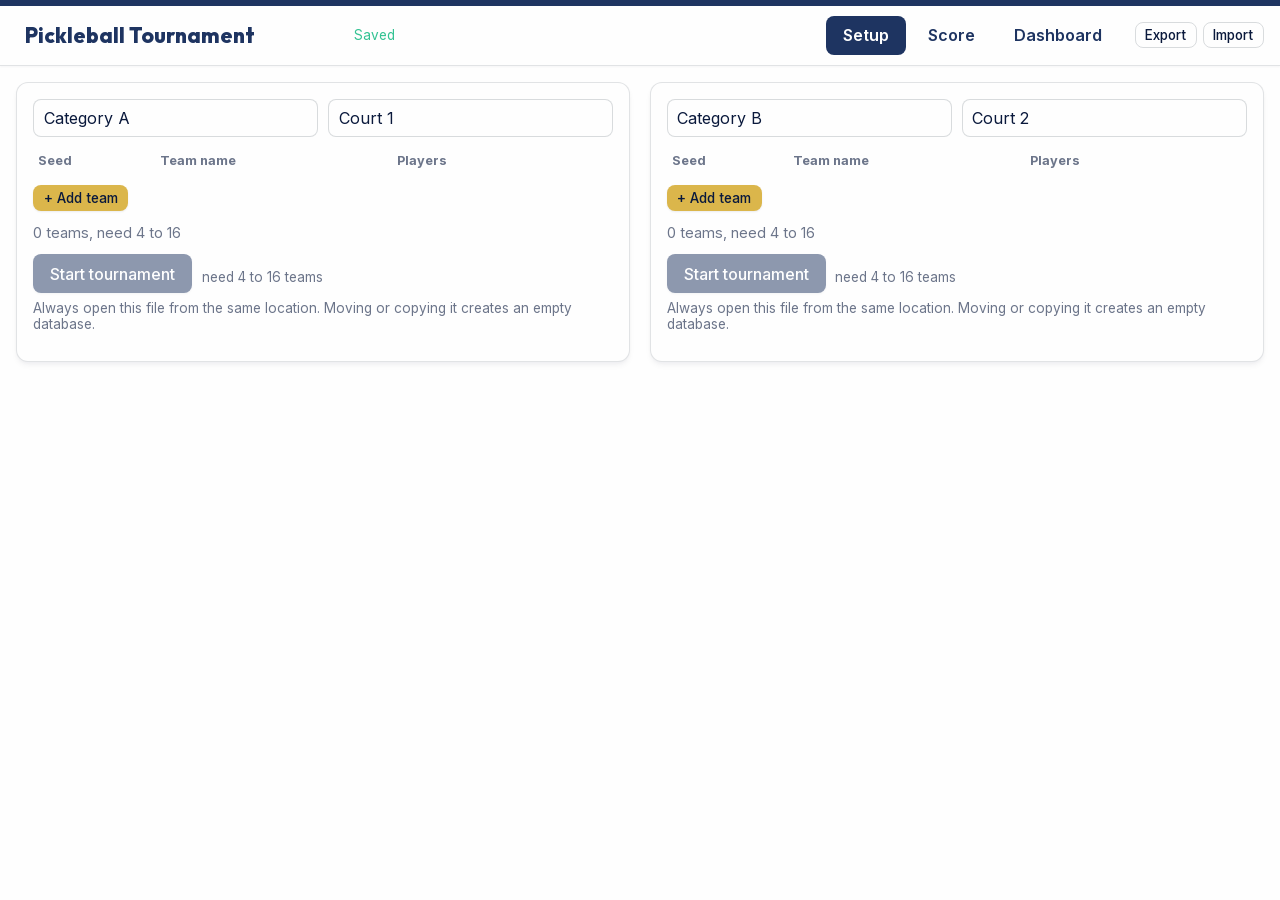
==== commit c6a8a3c0: "Fix selected tab turning gray on hover #tabs button:hover:not(:disabled) had higher specificity (two" ====
--- a/index.html
+++ b/index.html
@@ -4,6 +4,9 @@
 <meta charset="utf-8">
 <meta name="viewport" content="width=device-width, initial-scale=1">
 <title>Pickleball Tournament Tracker</title>
+<link rel="manifest" href="/manifest.json">
+<link rel="icon" href="/icons/icon-192.png">
+<meta name="theme-color" content="#1E3461">
 <style>
 /* Inter and Outfit, embedded as base64 so the single-file app still makes
    zero network requests. These are the exact variable-font files the
@@ -158,7 +161,7 @@
   border: 1px solid transparent;
   box-shadow: none;
 }
-#tabs button:hover:not(:disabled) { background: rgba(179,185,190,0.15); }
+#tabs button:hover:not(:disabled):not([aria-selected="true"]) { background: rgba(179,185,190,0.15); }
 #tabs button[aria-selected="true"] { background: var(--court-blue); color: var(--line-white); }
 .saved-indicator { font-size: 0.85rem; opacity: 0.85; min-width: 5.5em; }
 .saved-indicator[data-state="saving"] { color: var(--secondary-dark, #be9b32); }
